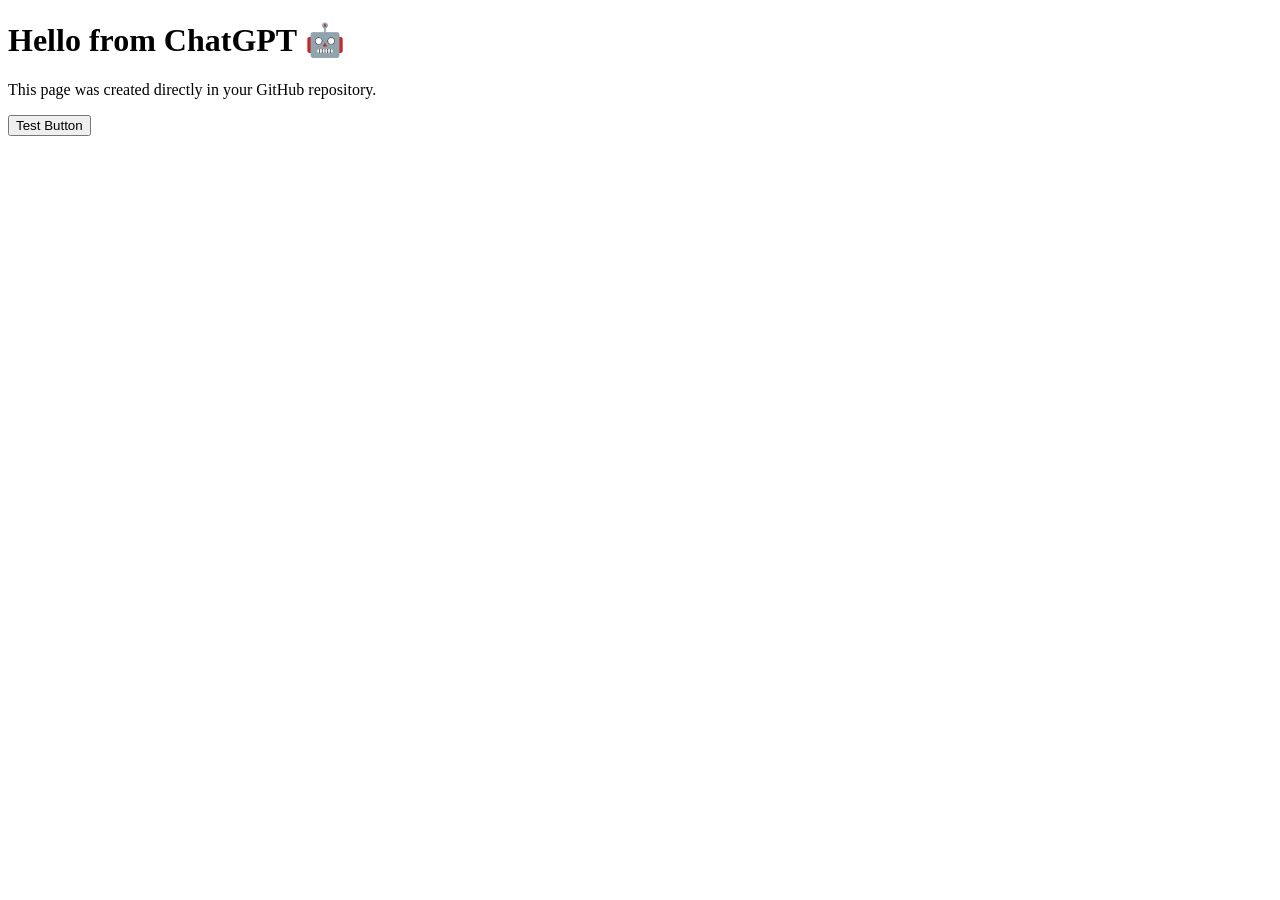
==== index.html @ b7bff5e2 "Add simple test webpage" ====
<!DOCTYPE html>
<html lang="en">
<head>
  <meta charset="UTF-8">
  <meta name="viewport" content="width=device-width, initial-scale=1.0">
  <title>AI GitHub Test</title>
  <link rel="stylesheet" href="style.css">
</head>
<body>
  <main class="card">
    <h1>Hello from ChatGPT 🤖</h1>
    <p id="message">This page was created directly in your GitHub repository.</p>
    <button id="testButton">Test Button</button>
  </main>
  <script src="script.js"></script>
</body>
</html>
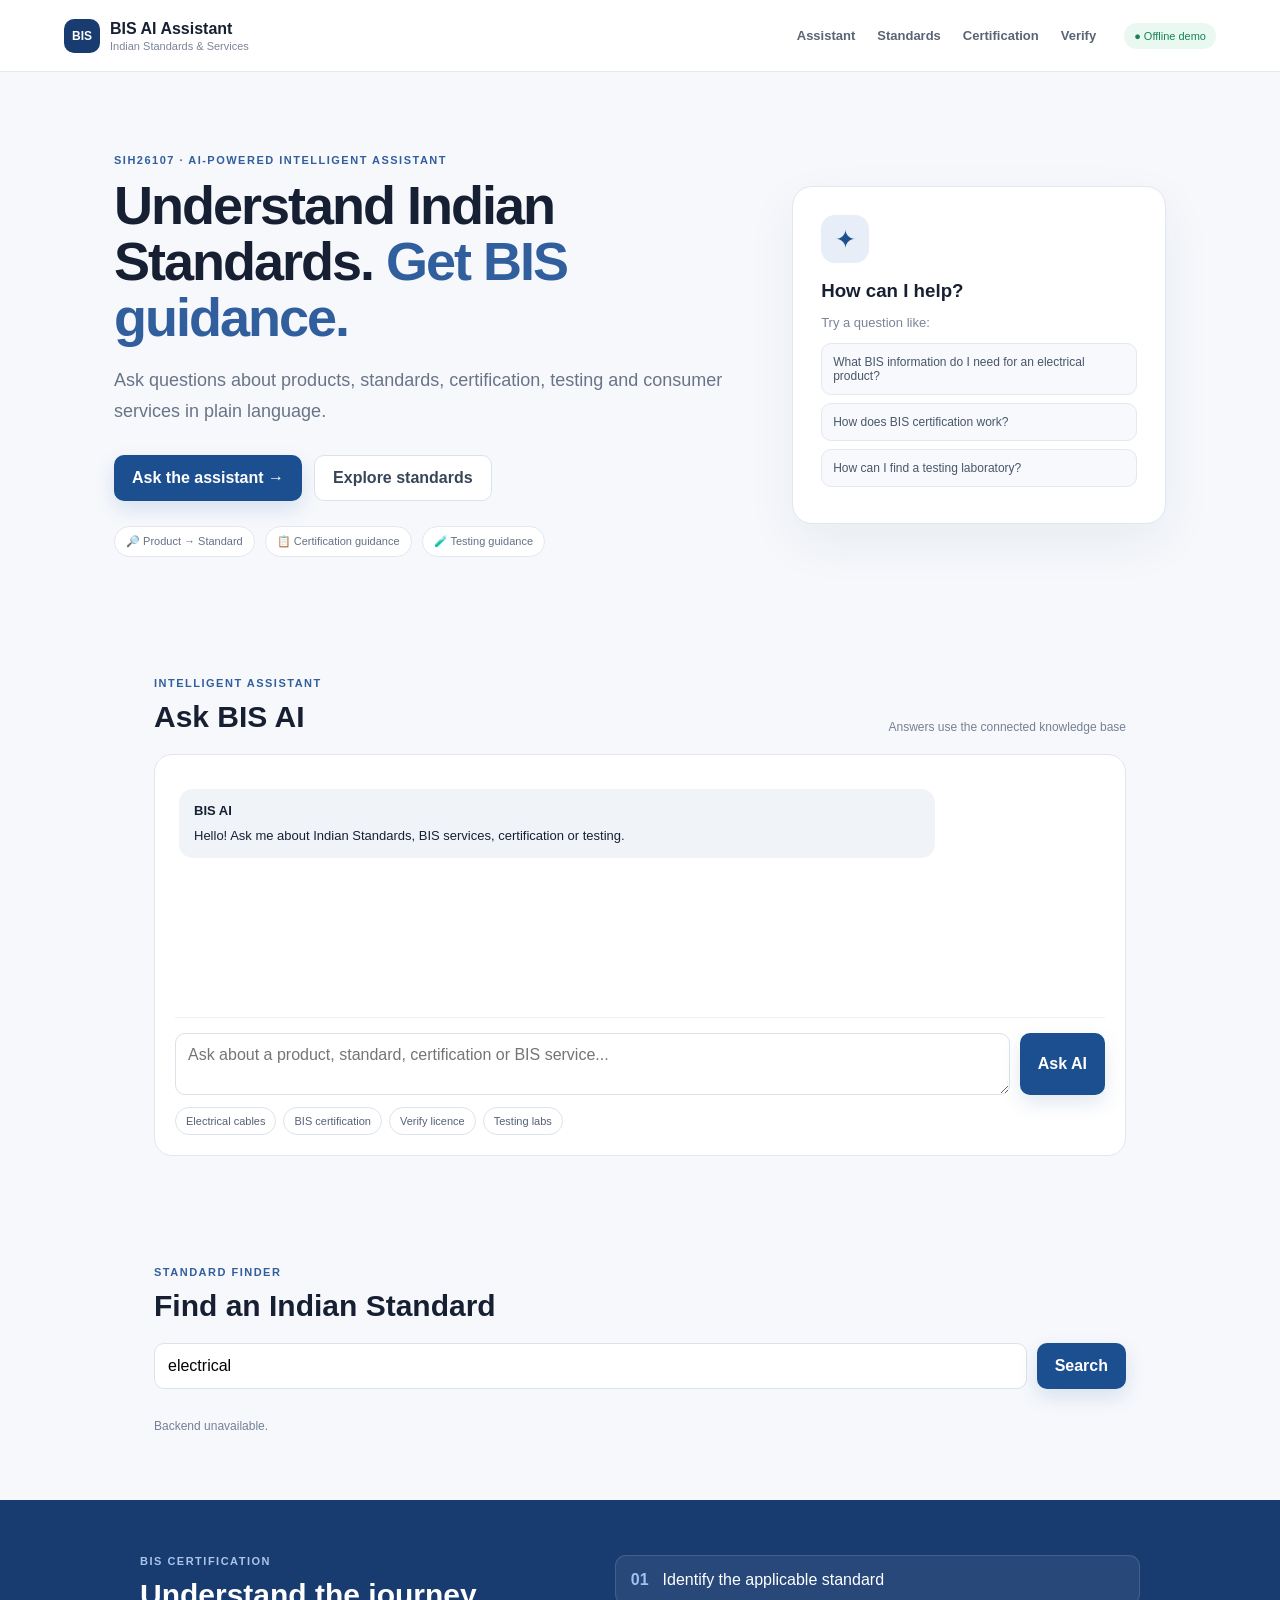
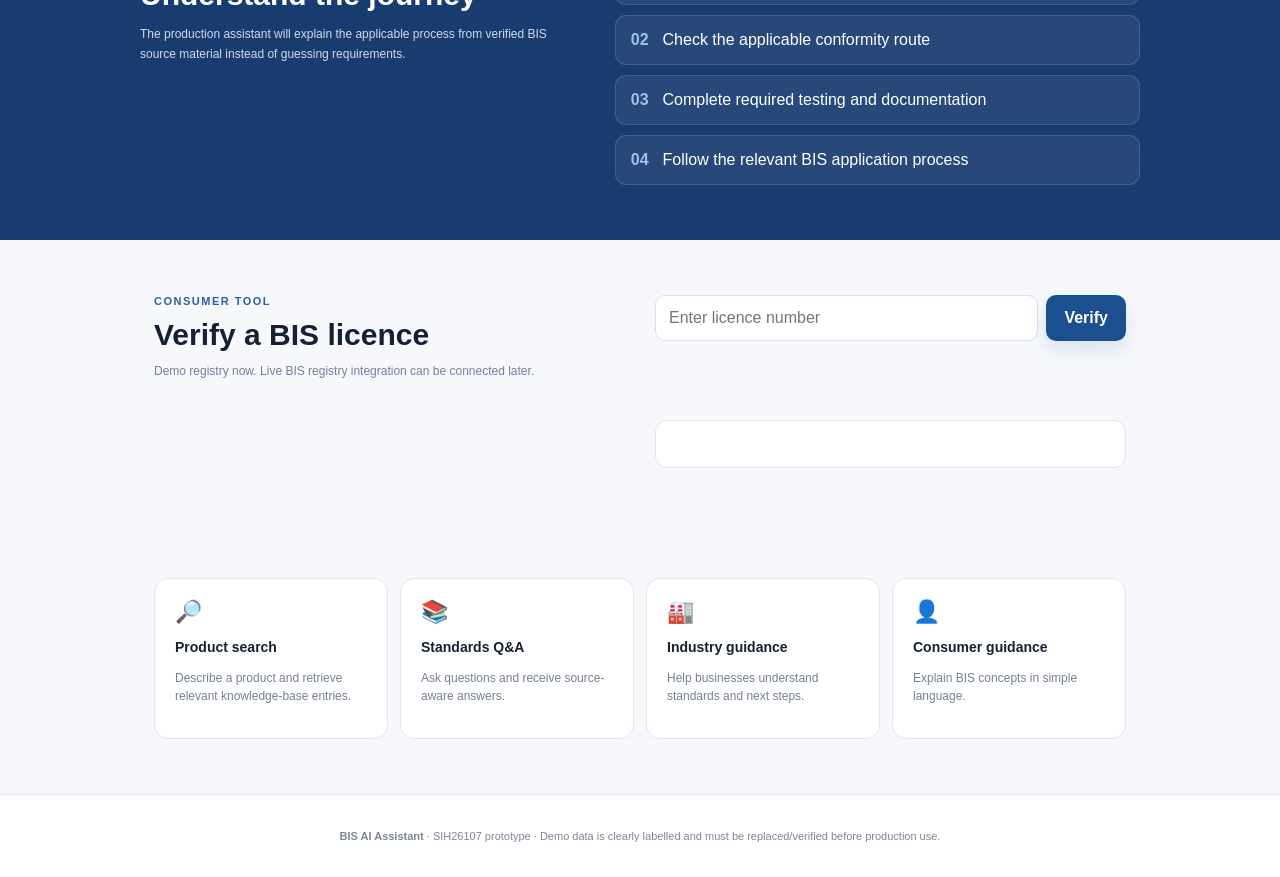
==== commit b60e10c5: "Point root page to BIS AI Assistant" ====
--- a/index.html
+++ b/index.html
@@ -1,17 +1,5 @@
 <!DOCTYPE html>
 <html lang="en">
-<head>
-  <meta charset="UTF-8">
-  <meta name="viewport" content="width=device-width, initial-scale=1.0">
-  <title>AI GitHub Test</title>
-  <link rel="stylesheet" href="style.css">
-</head>
-<body>
-  <main class="card">
-    <h1>Hello from ChatGPT 🤖</h1>
-    <p id="message">This page was created directly in your GitHub repository.</p>
-    <button id="testButton">Test Button</button>
-  </main>
-  <script src="script.js"></script>
-</body>
+<head><meta charset="UTF-8"><meta name="viewport" content="width=device-width,initial-scale=1.0"><meta http-equiv="refresh" content="0; url=sih26044-demo/index.html"><title>BIS AI Assistant</title></head>
+<body><p>Opening BIS AI Assistant…</p><script>location.replace('sih26044-demo/index.html');</script></body>
 </html>
